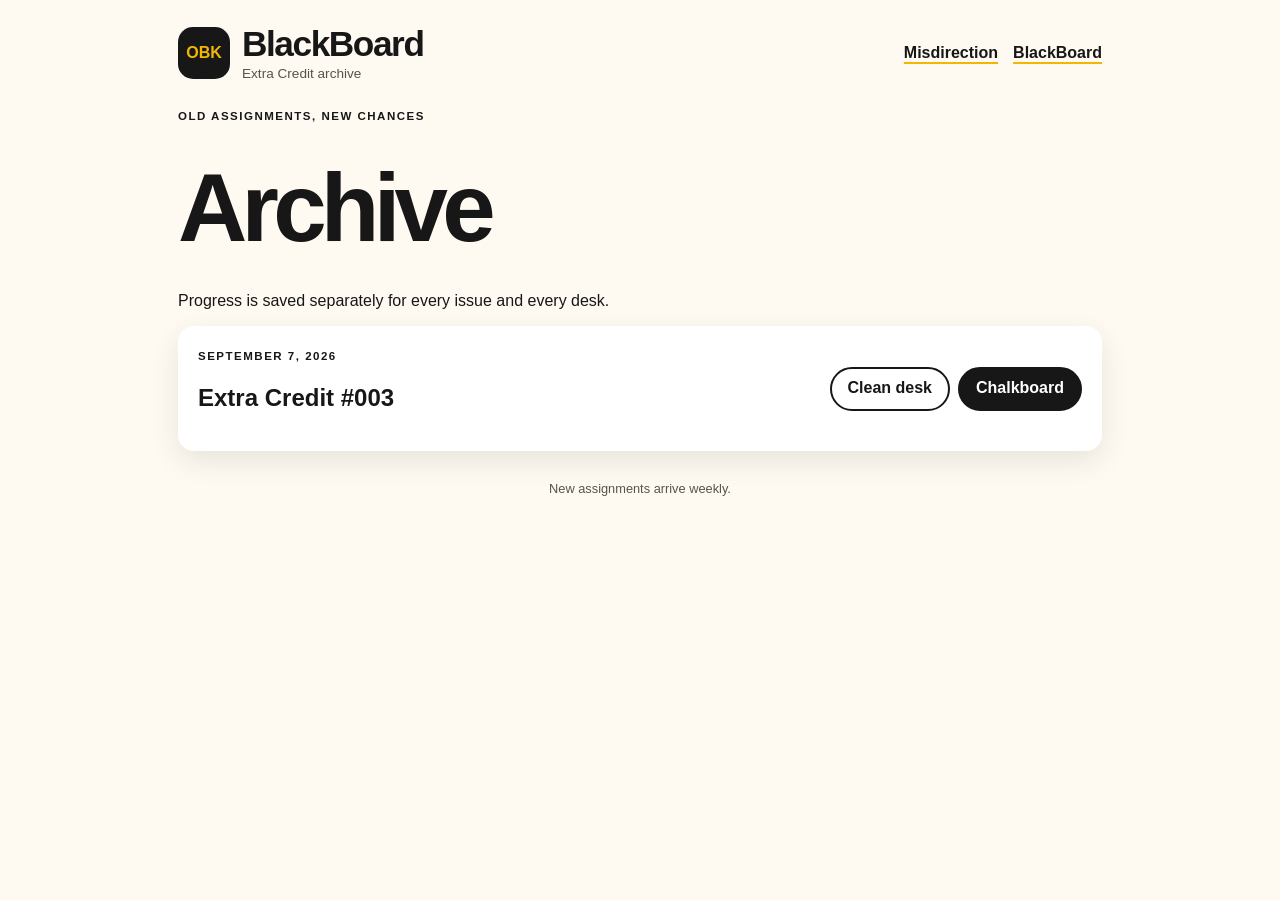
==== archive/index.html @ 4e2f39e2 "Apply approved beta copy and remove reset controls" ====
<!doctype html><html lang="en"><head><meta charset="utf-8"><meta name="viewport" content="width=device-width,initial-scale=1"><meta name="robots" content="noindex,nofollow,noarchive"><title>Extra Credit Archive | BlackBoard</title><link rel="stylesheet" href="../assets/css/base.css"><style>.archive h1{font-size:clamp(3rem,10vw,6rem);letter-spacing:-.06em;margin:.3em 0}.issues{display:grid;gap:12px}.issue{background:#fff;border-radius:16px;padding:20px;box-shadow:var(--shadow);display:flex;justify-content:space-between;align-items:center;gap:20px}.routes{display:flex;gap:8px;flex-wrap:wrap}@media(max-width:550px){.issue{align-items:flex-start;flex-direction:column}}</style></head><body><a class="skip" href="#archive">Skip to archive</a><div class="shell archive"><header class="site-head"><a class="brand" href="../"><span class="brand-mark">OBK</span><span class="brand-copy"><strong>BlackBoard</strong><span>Extra Credit archive</span></span></a><nav class="site-nav"><a href="../misdirection/">Misdirection</a><a href="../blackboard/">BlackBoard</a></nav></header><main id="archive"><span class="eyebrow">Old assignments, new chances</span><h1>Archive</h1><p>Progress is saved separately for every issue and every desk.</p><div class="issues"><article class="issue"><div><span class="eyebrow">September 7, 2026</span><h2>Extra Credit #003</h2></div><div class="routes"><a class="pill" href="../misdirection/?issue=003">Clean desk</a><a class="pill primary" href="../blackboard/?issue=003">Chalkboard</a></div></article></div></main><footer class="site-foot">New assignments arrive weekly.</footer></div><script type="module">import{track}from'../assets/js/analytics.js';track('archive_opened');</script></body></html>
---- assets/css/base.css ----
:root{--ink:#171717;--cream:#fffaf1;--paper:#fff;--accent:#f2b705;--freshman:#e6c35c;--sophomore:#8cc6ad;--junior:#78a8d8;--senior:#ba8bc7;--shadow:0 10px 30px rgb(0 0 0/.09)}
*{box-sizing:border-box}html{font-family:Inter,ui-sans-serif,-apple-system,BlinkMacSystemFont,"Segoe UI",Arial,sans-serif;color:var(--ink);background:var(--cream)}body{margin:0;min-width:320px}button,a{font:inherit}button{cursor:pointer}button:disabled{cursor:not-allowed;opacity:.48}:focus-visible{outline:4px solid #ef9c00;outline-offset:3px}.skip{position:fixed;left:1rem;top:-5rem;z-index:20;background:#fff;padding:.75rem}.skip:focus{top:1rem}.shell{width:min(960px,100%);margin:auto;padding:24px 18px 48px}.site-head{display:flex;align-items:center;justify-content:space-between;gap:20px;margin-bottom:24px}.brand{display:flex;gap:12px;align-items:center;text-decoration:none;color:inherit}.brand-mark{width:52px;height:52px;display:grid;place-items:center;border-radius:15px;background:var(--ink);color:var(--accent);font-weight:900}.brand-copy strong{font-size:clamp(1.45rem,5vw,2.2rem);display:block;letter-spacing:-.04em}.brand-copy span,.meta{font-size:.85rem;color:#57534e}.site-nav{display:flex;gap:15px;align-items:center}.site-nav a{color:inherit;font-weight:800;text-underline-offset:4px}.game{position:relative}.game-head{display:flex;justify-content:space-between;align-items:end;gap:18px;margin-bottom:12px}.eyebrow{text-transform:uppercase;letter-spacing:.13em;font-weight:900;font-size:.72rem}.game h1{font-size:clamp(2.4rem,8vw,4.5rem);letter-spacing:-.055em;line-height:.9;margin:.25rem 0}.lede{margin:.5rem 0 1.25rem;max-width:570px}.status{min-height:36px;display:flex;align-items:center;justify-content:space-between;gap:10px;font-weight:800;margin-bottom:10px}.mistakes-wrap{display:flex;align-items:center;gap:9px;white-space:nowrap}.mistakes{display:flex;gap:5px}.mistake-dot{width:13px;height:13px;border-radius:50%;background:currentColor}.mistake-dot.used{opacity:.16}.message{text-align:right}.solved{display:grid;gap:9px;margin-bottom:9px}.solved-card{border-radius:15px;padding:14px;text-align:center;display:grid;gap:3px;animation:reveal .28s ease both}.solved-card strong{font-size:1.1rem}.solved-card span:last-child{font-size:.88rem}.level-label{text-transform:uppercase;letter-spacing:.12em;font-size:.68rem;font-weight:900}.level-freshman{background:var(--freshman);color:#171717}.level-sophomore{background:var(--sophomore);color:#171717}.level-junior{background:var(--junior);color:#171717}.level-senior{background:var(--senior);color:#171717}.deck{display:grid;grid-template-columns:repeat(4,minmax(0,1fr));gap:9px}.tile{min-height:90px;padding:8px;border:0;border-radius:14px;background:var(--paper);color:var(--ink);box-shadow:var(--shadow);font-weight:900;font-size:clamp(.68rem,2.3vw,1rem);overflow-wrap:anywhere;transition:transform .15s,background .15s,color .15s}.tile:hover:not(:disabled){transform:translateY(-2px)}.tile.selected{background:var(--ink);color:#fff;transform:scale(.96)}.actions{display:flex;gap:9px;justify-content:center;flex-wrap:wrap;margin-top:18px}.pill{padding:10px 16px;border:2px solid currentColor;border-radius:999px;background:#fff;color:var(--ink);font-weight:900}.pill.primary{background:var(--ink);color:#fff;border-color:var(--ink)}.pill.note{background:#fff1a8}.utility{display:flex;justify-content:space-between;align-items:center;margin-top:22px;font-size:.85rem}.text-button{border:0;background:none;text-decoration:underline}.dialog{border:0;border-radius:20px;width:min(480px,calc(100% - 30px));padding:0;box-shadow:0 24px 80px #0006}.dialog::backdrop{background:#171717aa;backdrop-filter:blur(3px)}.dialog-inner{padding:25px}.dialog h2{margin:0 0 8px;font-size:1.8rem}.dialog-actions{display:flex;gap:8px;flex-wrap:wrap;margin-top:18px}.note-choices{display:grid;grid-template-columns:1fr 1fr;gap:10px;margin-top:15px}.note-choice{min-height:85px;border:1px solid #d6c774;border-radius:7px;background:#fff8c8;padding:10px;font-weight:900;box-shadow:3px 4px 0 #d6c774}.result-text{width:100%;height:185px;resize:none;padding:13px;border:1px solid #ccc;border-radius:10px;font:inherit;line-height:1.5}.noscript{padding:1rem;background:#fee2e2}.site-foot{text-align:center;padding:30px;color:#57534e;font-size:.8rem}
@keyframes reveal{from{opacity:0;transform:translateY(8px)}to{opacity:1;transform:none}}
@media(max-width:640px){.shell{padding:16px 12px 32px}.site-head{align-items:flex-start}.site-nav{flex-direction:column;align-items:flex-end;gap:6px}.brand-copy span{display:none}.game-head{align-items:start;flex-direction:column;gap:3px}.deck{gap:6px}.tile{min-height:73px;border-radius:10px}.status{font-size:.8rem}.actions{gap:6px}.pill{padding:9px 12px}.utility{align-items:flex-start;gap:12px}.note-choices{grid-template-columns:1fr}}
@media(prefers-reduced-motion:reduce){*,*::before,*::after{scroll-behavior:auto!important;animation:none!important;transition:none!important}}
/* Release accessibility: primary actions and navigation meet touch-target guidance. */
.pill,.text-button,.note-choice,.site-nav a,.utility a{min-height:44px}.pill,.text-button,.note-choice{min-width:44px}.site-nav a,.utility a{display:inline-flex;align-items:center}.share-status{min-height:1.5em;margin:.5rem 0;font-weight:700}.load-error{max-width:38rem;margin:2rem auto;text-align:center}
/* Final responsive and interaction polish. */
.site-nav a,.utility a,.archive a{color:inherit;text-decoration-color:var(--accent);text-decoration-thickness:2px;text-underline-offset:4px}
.archive .routes a{text-decoration:none}
.note-choice:disabled{opacity:1;color:#514b43;background:#eee6da;border-color:#958a7b}
.actions[hidden]{display:none!important}
.tile{word-break:normal;overflow-wrap:normal;hyphens:manual}
@media(max-width:640px){.tile{font-size:12px}.dialog-actions .pill{min-height:44px}}
@media(max-width:350px){.site-head{flex-wrap:wrap}.site-nav{width:100%;flex-direction:row;justify-content:space-between;align-items:center;gap:4px}.site-nav a{padding-inline:4px}.deck{grid-template-columns:repeat(2,minmax(0,1fr))}.tile{min-height:64px;font-size:13px;padding-inline:5px}}
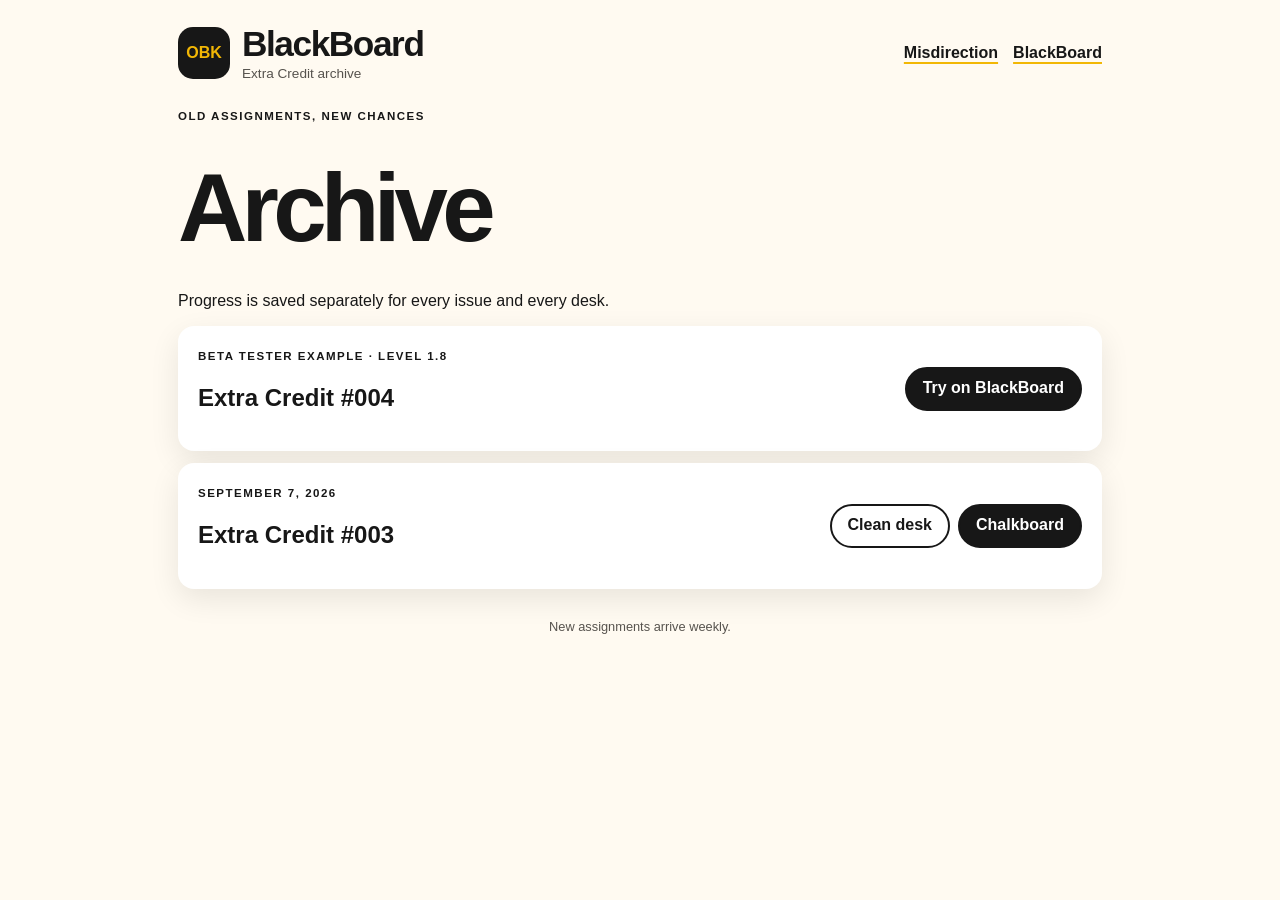
==== commit c7fa3de2: "Add level 1.8 BlackBoard beta assignment" ====
--- a/archive/index.html
+++ b/archive/index.html
@@ -1 +1 @@
-<!doctype html><html lang="en"><head><meta charset="utf-8"><meta name="viewport" content="width=device-width,initial-scale=1"><meta name="robots" content="noindex,nofollow,noarchive"><title>Extra Credit Archive | BlackBoard</title><link rel="stylesheet" href="../assets/css/base.css"><style>.archive h1{font-size:clamp(3rem,10vw,6rem);letter-spacing:-.06em;margin:.3em 0}.issues{display:grid;gap:12px}.issue{background:#fff;border-radius:16px;padding:20px;box-shadow:var(--shadow);display:flex;justify-content:space-between;align-items:center;gap:20px}.routes{display:flex;gap:8px;flex-wrap:wrap}@media(max-width:550px){.issue{align-items:flex-start;flex-direction:column}}</style></head><body><a class="skip" href="#archive">Skip to archive</a><div class="shell archive"><header class="site-head"><a class="brand" href="../"><span class="brand-mark">OBK</span><span class="brand-copy"><strong>BlackBoard</strong><span>Extra Credit archive</span></span></a><nav class="site-nav"><a href="../misdirection/">Misdirection</a><a href="../blackboard/">BlackBoard</a></nav></header><main id="archive"><span class="eyebrow">Old assignments, new chances</span><h1>Archive</h1><p>Progress is saved separately for every issue and every desk.</p><div class="issues"><article class="issue"><div><span class="eyebrow">September 7, 2026</span><h2>Extra Credit #003</h2></div><div class="routes"><a class="pill" href="../misdirection/?issue=003">Clean desk</a><a class="pill primary" href="../blackboard/?issue=003">Chalkboard</a></div></article></div></main><footer class="site-foot">New assignments arrive weekly.</footer></div><script type="module">import{track}from'../assets/js/analytics.js';track('archive_opened');</script></body></html>
+<!doctype html><html lang="en"><head><meta charset="utf-8"><meta name="viewport" content="width=device-width,initial-scale=1"><meta name="robots" content="noindex,nofollow,noarchive"><title>Extra Credit Archive | BlackBoard</title><link rel="stylesheet" href="../assets/css/base.css"><style>.archive h1{font-size:clamp(3rem,10vw,6rem);letter-spacing:-.06em;margin:.3em 0}.issues{display:grid;gap:12px}.issue{background:#fff;border-radius:16px;padding:20px;box-shadow:var(--shadow);display:flex;justify-content:space-between;align-items:center;gap:20px}.routes{display:flex;gap:8px;flex-wrap:wrap}@media(max-width:550px){.issue{align-items:flex-start;flex-direction:column}}</style></head><body><a class="skip" href="#archive">Skip to archive</a><div class="shell archive"><header class="site-head"><a class="brand" href="../"><span class="brand-mark">OBK</span><span class="brand-copy"><strong>BlackBoard</strong><span>Extra Credit archive</span></span></a><nav class="site-nav"><a href="../misdirection/">Misdirection</a><a href="../blackboard/">BlackBoard</a></nav></header><main id="archive"><span class="eyebrow">Old assignments, new chances</span><h1>Archive</h1><p>Progress is saved separately for every issue and every desk.</p><div class="issues"><article class="issue"><div><span class="eyebrow">Beta tester example · Level 1.8</span><h2>Extra Credit #004</h2></div><div class="routes"><a class="pill primary" href="../blackboard/?issue=004">Try on BlackBoard</a></div></article><article class="issue"><div><span class="eyebrow">September 7, 2026</span><h2>Extra Credit #003</h2></div><div class="routes"><a class="pill" href="../misdirection/?issue=003">Clean desk</a><a class="pill primary" href="../blackboard/?issue=003">Chalkboard</a></div></article></div></main><footer class="site-foot">New assignments arrive weekly.</footer></div><script type="module">import{track}from'../assets/js/analytics.js';track('archive_opened');</script></body></html>
